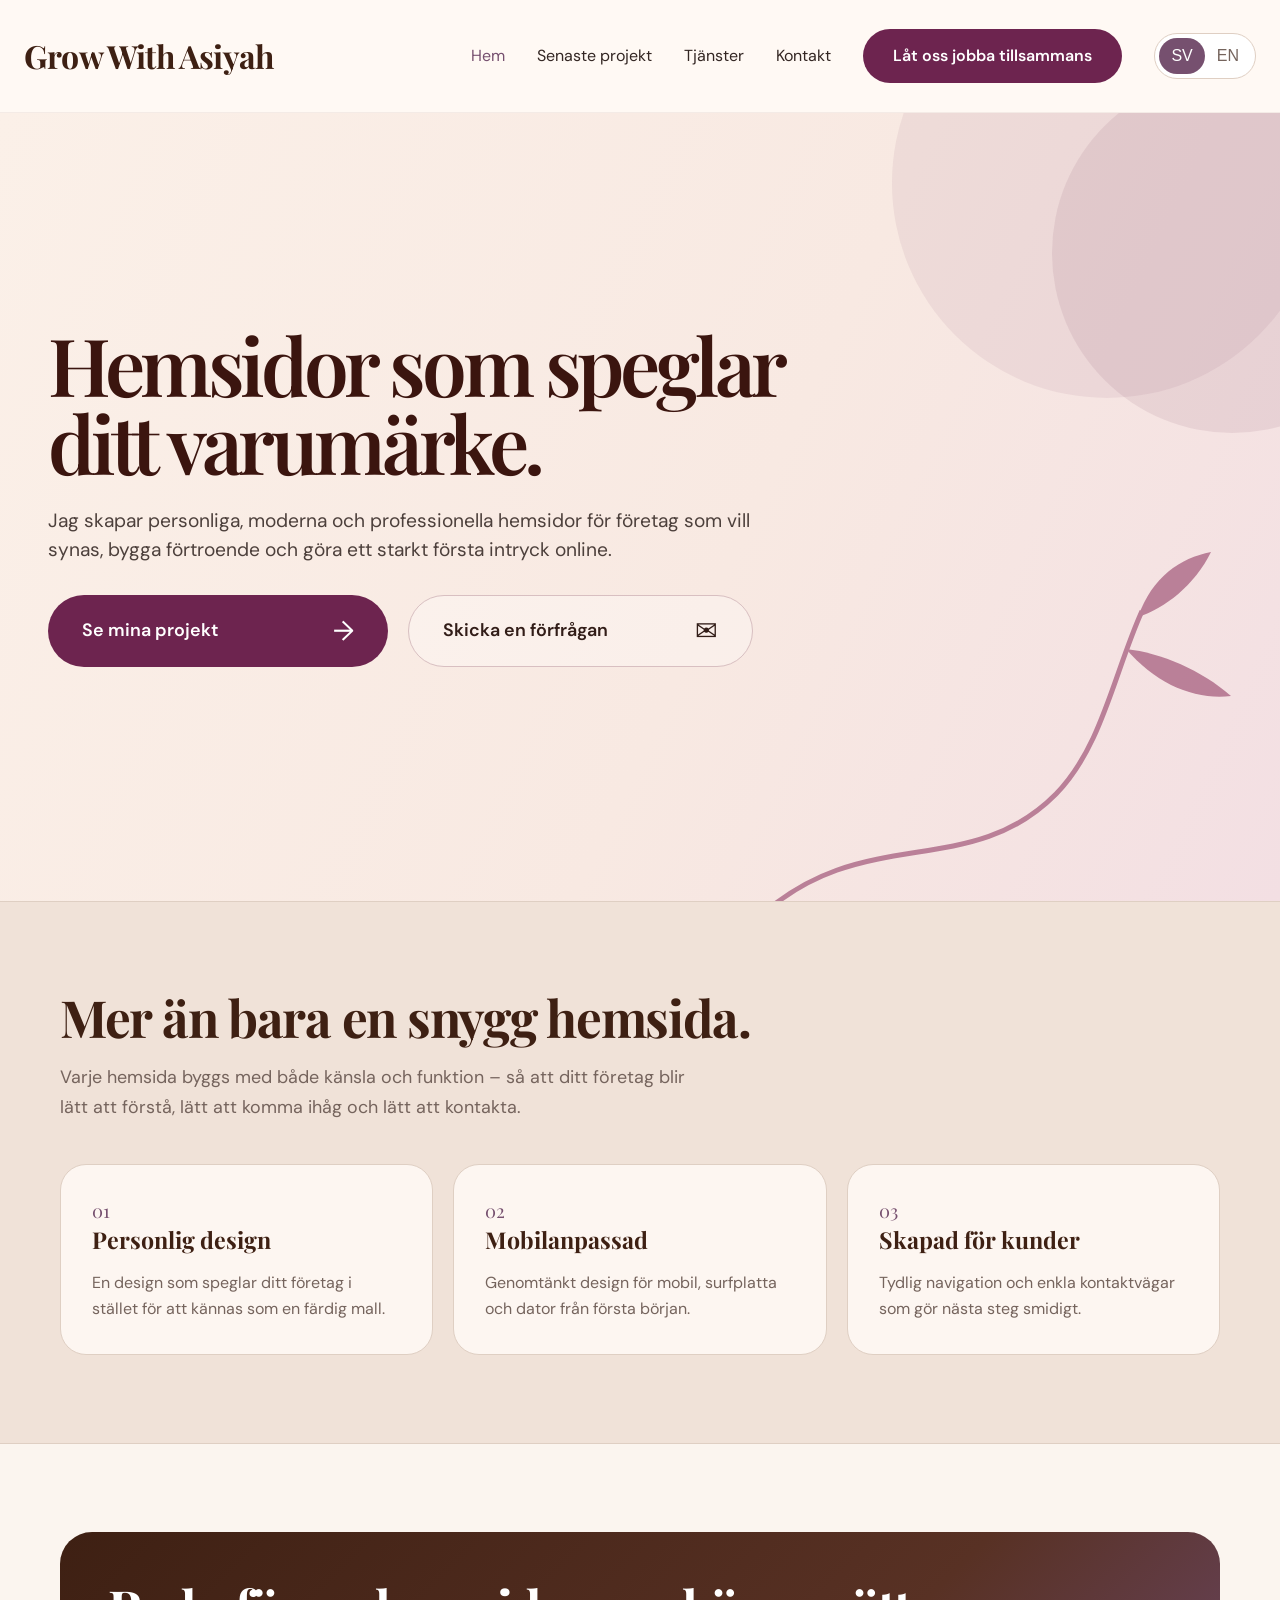
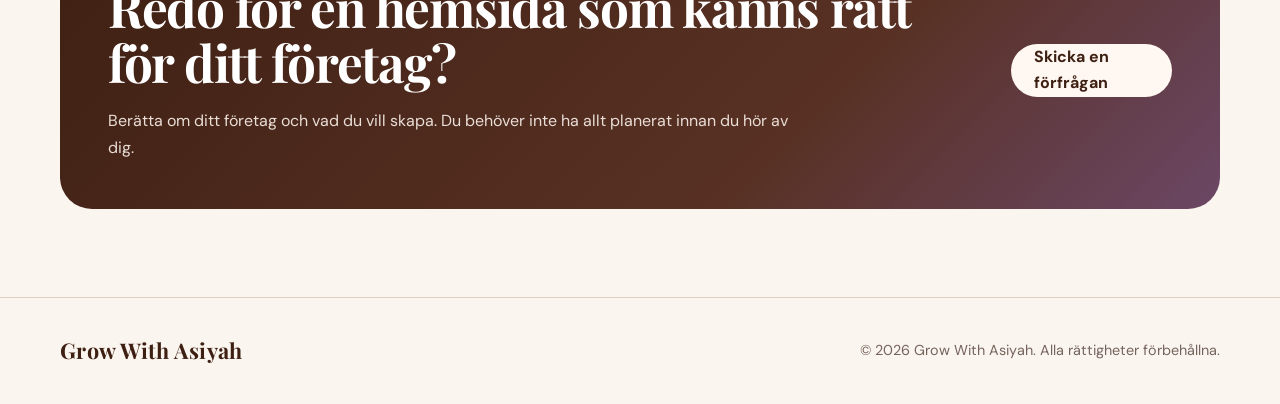
==== index.html @ 5d78ffdd "Add files via upload" ====
<!doctype html><html lang="sv"><head><meta charset="utf-8"><meta name="viewport" content="width=device-width,initial-scale=1"><title>Webbdesign & webbutveckling för företag | Grow With Asiyah</title><meta name="description" content="Grow With Asiyah erbjuder webbdesign och webbutveckling för företag. Moderna, mobilanpassade företagshemsidor med tydlig design, SEO-grund och personlig känsla."><meta name="robots" content="index,follow"><link rel="canonical" href="https://growwithasiyah.se/"><meta property="og:url" content="https://growwithasiyah.se/"><meta name="author" content="Grow With Asiyah"><meta property="og:site_name" content="Grow With Asiyah"><meta property="og:type" content="website"><meta property="og:title" content="Grow With Asiyah | Web Design & Development"><meta property="og:description" content="Grow With Asiyah skapar personliga, moderna och mobilanpassade hemsidor för företag med fokus på webbdesign, utveckling och SEO."><meta property="og:image" content="assets/grow-with-asiyah-logo.png"><link rel="stylesheet" href="style.css"><script type="application/ld+json">{"@context":"https://schema.org","@type":"ProfessionalService","name":"Grow With Asiyah","alternateName":"GWA","url":"https://growwithasiyah.se/","description":"Webbdesign och webbutveckling för företag. Moderna och mobilanpassade företagshemsidor med SEO-grund.","email":"growwithasiyah@gmail.com","sameAs":["https://www.instagram.com/growwithasiyah/","https://www.tiktok.com/@growwithasiyah"]}</script></head><body><header><div class="container nav"><a class="brand brand-name-only" href="index.html">Grow With Asiyah</a><button class="menu" aria-label="Menu">☰</button><nav class="nav-links"><a href="index.html" class=active data-t="home">Hem</a><a href="projects.html" data-t="projects">Senaste projekt</a><a href="services.html" data-t="services">Tjänster</a><a href="contact.html" data-t="contact">Kontakt</a><a class="header-cta" href="contact.html" data-t="workTogether">Let’s work together</a><div class="lang"><button data-lang="sv">SV</button><button data-lang="en">EN</button></div></nav></div></header><main>
<section class="approved-hero">
  <div class="approved-hero-inner">
    <div class="approved-copy">
      <h1 data-t="hero">Hemsidor som speglar ditt <span>varumärke.</span></h1>
      <p data-t="lead">Jag skapar personliga, moderna och professionella hemsidor för företag som vill synas, bygga förtroende och göra ett starkt första intryck online.</p>
      <div class="approved-actions">
        <a class="approved-btn filled" href="projects.html"><span data-t="work">Se mina projekt</span><b>→</b></a>
        <a class="approved-btn outline" href="contact.html"><span data-t="talk">Skicka en förfrågan</span><b>✉</b></a>
      </div>
    </div>
    <div class="hero-decoration" aria-hidden="true">
      <div class="circle c1"></div><div class="circle c2"></div>
      <svg class="botanical" viewBox="0 0 520 420" fill="none">
        <path d="M18 405C124 304 231 367 319 278C365 231 377 157 405 95" stroke="currentColor" stroke-width="5"/>
        <path d="M401 101C427 93 458 69 474 36C443 42 415 61 401 101Z" fill="currentColor"/>
        <path d="M389 133C425 137 464 154 494 180C458 184 420 169 389 133Z" fill="currentColor"/>
      </svg>
    </div>
  </div>
</section>
<section class="section soft"><div class="container"><div class="section-head"><h2 data-t="why">Mer än bara en snygg hemsida.</h2><p class="lead" data-t="whyP"></p></div><div class="grid3"><article class="card"><span class="n">01</span><h3 data-t="c1"></h3><p data-t="c1p"></p></article><article class="card"><span class="n">02</span><h3 data-t="c2"></h3><p data-t="c2p"></p></article><article class="card"><span class="n">03</span><h3 data-t="c3"></h3><p data-t="c3p"></p></article></div></div></section>
<section class="section"><div class="container"><div class="cta"><div><h2 data-t="cta"></h2><p data-t="ctaP"></p></div><a href="contact.html" class="btn" data-t="start">Skicka en förfrågan</a></div></div></section>
</main><footer><div class="container foot"><strong class="brand">Grow With Asiyah</strong><span data-t="foot">© 2026 Grow With Asiyah. Alla rättigheter förbehållna.</span></div></footer><script src="script.js"></script></body></html>
---- style.css ----
@import url('https://fonts.googleapis.com/css2?family=DM+Sans:wght@400;500;600;700&family=Playfair+Display:wght@500;600;700&display=swap');
:root{--cream:#f5eadf;--cream2:#fbf5ef;--brown:#3e2013;--brown2:#6b3f2c;--purple:#76506f;--purple2:#9a7193;--ink:#2e211c;--muted:#75645d;--white:#fffaf6;--line:#dfcfc3;--shadow:0 22px 60px rgba(62,32,19,.12)}
*{box-sizing:border-box} html{scroll-behavior:smooth} body{margin:0;background:var(--cream2);color:var(--ink);font-family:"DM Sans",sans-serif;line-height:1.65} a{text-decoration:none;color:inherit} img{display:block;max-width:100%}
.container{width:min(1160px,calc(100% - 40px));margin:auto}
header{position:sticky;top:0;z-index:50;background:rgba(251,245,239,.94);backdrop-filter:blur(15px);border-bottom:1px solid rgba(223,207,195,.8)}
.nav{height:78px;display:flex;align-items:center;justify-content:space-between;gap:28px}.brand{font-family:"Playfair Display",serif;font-weight:700;color:var(--brown);font-size:1.35rem;letter-spacing:.02em}.nav-links{display:flex;align-items:center;gap:25px}.nav-links>a{font-size:.94rem;color:var(--muted)}.nav-links>a:hover,.nav-links>a.active{color:var(--purple)}
.lang{display:flex;border:1px solid var(--line);border-radius:99px;padding:3px;background:white}.lang button{border:0;background:transparent;border-radius:99px;padding:7px 10px;cursor:pointer;color:var(--muted)}.lang button.active{background:var(--purple);color:white}.menu{display:none;border:0;background:transparent;font-size:1.45rem;color:var(--brown)}
.hero{position:relative;overflow:hidden;padding:72px 0 92px;background:linear-gradient(145deg,#fbf5ef 0%,#f0dfd3 58%,#ead8e7 135%)}.hero:after{content:"";position:absolute;width:420px;height:420px;border-radius:50%;background:rgba(118,80,111,.08);right:-140px;top:-120px}
.hero-grid{display:grid;grid-template-columns:1.02fr .98fr;gap:68px;align-items:center;position:relative;z-index:1}.logo-frame{background:#ead9cc;border:1px solid #ddc8b9;border-radius:34px;padding:24px;box-shadow:var(--shadow)}.logo-frame img{width:100%;border-radius:20px}
.kicker{text-transform:uppercase;letter-spacing:.18em;font-size:.76rem;font-weight:700;color:var(--purple);margin-bottom:15px}h1,h2,h3{font-family:"Playfair Display",serif;line-height:1.08;margin:0 0 18px;color:var(--brown)}h1{font-size:clamp(3rem,6.4vw,5.8rem);letter-spacing:-.045em}h2{font-size:clamp(2.2rem,4vw,3.6rem);letter-spacing:-.025em}h3{font-size:1.45rem}.lead{font-size:1.12rem;color:var(--muted);max-width:650px}.accent{color:var(--purple)}
.actions{display:flex;gap:12px;flex-wrap:wrap;margin-top:30px}.btn{display:inline-flex;align-items:center;justify-content:center;min-height:50px;padding:0 23px;border-radius:999px;font-weight:700;transition:.2s}.primary{background:var(--brown);color:white}.primary:hover{background:var(--purple);transform:translateY(-2px)}.secondary{border:1px solid #cbb6a8;background:rgba(255,255,255,.6);color:var(--brown)}.secondary:hover{border-color:var(--purple);transform:translateY(-2px)}
.section{padding:88px 0}.section.soft{background:#f0e2d8;border-top:1px solid var(--line);border-bottom:1px solid var(--line)}.section-head{max-width:730px;margin-bottom:42px}.grid3{display:grid;grid-template-columns:repeat(3,1fr);gap:20px}.card{background:rgba(255,250,246,.86);border:1px solid var(--line);border-radius:26px;padding:31px}.card .n{font-family:"Playfair Display",serif;color:var(--purple);font-size:1.15rem}.card p{color:var(--muted);margin-bottom:0}.card:hover{box-shadow:var(--shadow);transform:translateY(-3px);transition:.2s}
.cta{background:linear-gradient(135deg,var(--brown),#583124 65%,#6b4765);border-radius:32px;padding:48px;color:white;display:flex;justify-content:space-between;align-items:center;gap:30px}.cta h2{color:white}.cta p{color:#eaded7;max-width:700px;margin:0}.cta .btn{background:#fff7f1;color:var(--brown)}
.page-hero{padding:85px 0 45px;background:linear-gradient(160deg,#fbf5ef,#f1e1d7)}.page-hero h1{font-size:clamp(3rem,6vw,5.2rem)}
.projects{display:grid;grid-template-columns:repeat(2,1fr);gap:24px}.project{min-height:350px;border:1px solid var(--line);border-radius:28px;padding:30px;background:linear-gradient(145deg,#f2e4d9,#eee0ed);display:flex;flex-direction:column;justify-content:flex-end}.project:nth-child(even){background:linear-gradient(145deg,#ead8e7,#f5e9df)}.project small{color:var(--purple);font-weight:700;text-transform:uppercase;letter-spacing:.12em}.project p{color:var(--muted)}
.services{display:grid;gap:0}.service{display:grid;grid-template-columns:62px 1fr auto;gap:20px;align-items:center;padding:30px 0;border-bottom:1px solid var(--line)}.service .num{font-family:"Playfair Display",serif;color:var(--purple);font-size:1.3rem}.service p{color:var(--muted);margin:5px 0}.tag{font-size:.78rem;padding:7px 11px;border:1px solid #cdb7c9;border-radius:999px;color:var(--purple)}
.contact-grid{display:grid;grid-template-columns:1fr 1fr;gap:55px}.contact-box{background:white;border:1px solid var(--line);border-radius:28px;padding:34px}.social{display:flex;justify-content:space-between;align-items:center;padding:19px 0;border-bottom:1px solid var(--line)}.social:last-child{border:0}.social-left{display:flex;align-items:center;gap:15px}.icon{width:46px;height:46px;border-radius:13px;display:grid;place-items:center;color:white;font-weight:800;font-size:1.15rem}.ig{background:radial-gradient(circle at 30% 107%,#fdf497 0 8%,#fd5949 38%,#d6249f 60%,#285AEB 95%)}.tt{background:#000;box-shadow:inset 3px 0 #25f4ee,inset -3px 0 #fe2c55}.mail{background:var(--brown)}.note{margin-top:24px;background:#eee0ed;border:1px solid #dfcbe0;padding:22px;border-radius:20px;color:#68515f}
footer{padding:35px 0;border-top:1px solid var(--line);color:var(--muted);font-size:.9rem}.foot{display:flex;justify-content:space-between;align-items:center;gap:20px}
@media(max-width:820px){.container{width:min(100% - 28px,1160px)}.menu{display:block}.nav{height:70px}.nav-links{display:none;position:absolute;top:76px;left:14px;right:14px;background:#fffaf6;border:1px solid var(--line);border-radius:22px;padding:22px;box-shadow:var(--shadow);flex-direction:column;align-items:stretch}.nav-links.open{display:flex}.lang{align-self:flex-start}.hero{padding:48px 0 65px}.hero-grid,.contact-grid{grid-template-columns:1fr;gap:36px}.logo-frame{order:-1;padding:14px;border-radius:24px}.grid3,.projects{grid-template-columns:1fr}.section{padding:64px 0}.cta{padding:32px;flex-direction:column;align-items:flex-start}.service{grid-template-columns:45px 1fr}.tag{grid-column:2;justify-self:start}.foot{flex-direction:column;align-items:flex-start}h1{font-size:clamp(2.7rem,13vw,4.4rem)}}

.brand-lockup{display:flex;align-items:center;gap:10px}
.brand-lockup img{width:50px;height:50px;object-fit:cover;border-radius:10px;border:1px solid var(--line)}
.hero-single{grid-template-columns:minmax(0,820px);justify-content:start}
.hero-single .lead{max-width:720px}
@media(max-width:820px){
  .brand-lockup img{width:42px;height:42px;border-radius:9px}
  .brand-lockup span{font-size:1.05rem}
  .hero-single{grid-template-columns:1fr}
}

.brand-lockup{display:flex;align-items:center;gap:13px;white-space:nowrap}
.brand-lockup img{
  width:72px;height:52px;object-fit:cover;object-position:center;
  border:0;border-radius:0;background:transparent;
}
.brand-lockup span{font-family:"Playfair Display",serif;font-size:1.42rem;font-weight:700;color:var(--brown)}
.header-cta{
  display:inline-flex;align-items:center;justify-content:center;
  min-height:42px;padding:0 18px;border-radius:999px;
  background:var(--purple);color:#fff!important;font-weight:600;font-size:.9rem;
}
.header-cta:hover{background:var(--brown)}
.hero{min-height:calc(100vh - 78px);display:flex;align-items:center;padding:72px 0 86px}
.hero-grid,.hero-single{display:block;max-width:none;width:100%}
.hero-grid>div:first-child,.hero-single>div:first-child{max-width:1040px}
.hero h1{max-width:1000px;font-size:clamp(4rem,7.5vw,7.1rem);line-height:.96;letter-spacing:-.05em}
.hero .lead{max-width:790px;font-size:1.18rem}
.hero .actions{margin-top:30px}
.hero:before{
  content:"";position:absolute;width:560px;height:560px;border-radius:50%;
  background:rgba(154,113,147,.08);right:-250px;top:-180px;left:auto;filter:none
}
.hero:after{width:380px;height:380px;background:rgba(118,80,111,.07);right:-90px;top:-80px}
@media(max-width:980px){
  .nav-links{gap:14px}.header-cta{padding:0 14px;font-size:.82rem}
  .brand-lockup span{font-size:1.18rem}.brand-lockup img{width:62px;height:46px}
}
@media(max-width:820px){
  .brand-lockup img{width:54px;height:40px}
  .brand-lockup span{font-size:1.05rem}
  .header-cta{width:100%;margin-top:4px}
  .hero{min-height:auto;padding:58px 0 70px}
  .hero h1{font-size:clamp(3.25rem,15vw,5.2rem);max-width:100%}
  .hero .lead{font-size:1.04rem}
}

.hero .container{
  width:min(1440px,calc(100% - 96px));
}
.hero-grid>div:first-child,
.hero-single>div:first-child{
  width:min(760px,58vw);
  max-width:760px;
  margin-left:0;
  margin-right:auto;
}
.hero h1{
  width:100%;
  max-width:760px;
  font-size:clamp(4.5rem,6.3vw,6.6rem);
  line-height:.98;
}
.hero .lead{
  width:100%;
  max-width:700px;
}
.hero .actions{
  justify-content:flex-start;
  margin-left:0;
}
@media(max-width:980px){
  .hero .container{width:min(100% - 48px,1440px)}
  .hero-grid>div:first-child,.hero-single>div:first-child{
    width:min(760px,72vw);
    max-width:760px;
  }
}
@media(max-width:820px){
  .hero .container{width:min(100% - 28px,1160px)}
  .hero-grid>div:first-child,.hero-single>div:first-child{
    width:100%;
    max-width:none;
  }
  .hero h1{max-width:100%;font-size:clamp(3.1rem,14vw,5rem)}
  .hero .actions{gap:10px}
}

.brand-lockup{gap:14px;overflow:visible}
.brand-lockup img{
  width:92px;
  height:56px;
  object-fit:contain;
  object-position:center;
  border-radius:0;
  background:transparent;
  flex:0 0 auto;
}
.hero-eyebrow{
  margin:0 0 22px 0;
  padding:0;
  color:var(--purple);
  font-size:.82rem;
  font-weight:700;
  letter-spacing:.19em;
  text-transform:uppercase;
  line-height:1;
}
.hero-grid>div:first-child,
.hero-single>div:first-child,
.hero-eyebrow,
.hero h1,
.hero .lead,
.hero .actions{
  margin-left:0;
}
.hero h1{margin-top:0}
@media(max-width:820px){
  .brand-lockup img{width:72px;height:44px}
  .hero-eyebrow{font-size:.72rem;letter-spacing:.14em;margin-bottom:18px}
}

header{background:#fff9f4;border-bottom:1px solid rgba(110,70,70,.08)}
.nav{height:112px;max-width:1500px}
.brand-lockup{gap:22px}
.brand-lockup:after{content:"";order:1;width:1px;height:58px;background:#b68b9d;margin-left:-10px}
.brand-lockup img{order:0;width:128px;height:70px;object-fit:contain;background:transparent}
.brand-lockup span{order:2;font-size:2rem;letter-spacing:-.025em}
.nav-links{gap:32px}
.nav-links>a{font-size:1rem;color:#332623}
.header-cta{min-height:54px;padding:0 30px!important;background:#6d244f!important;font-size:1rem!important}
.lang{padding:4px}.lang button{padding:9px 12px;font-size:1rem}

.approved-hero{
  position:relative;overflow:hidden;
  min-height:calc(100vh - 112px);
  background:linear-gradient(115deg,#fbf0e8 0%,#f8e9e2 57%,#f3dfe3 100%);
}
.approved-hero-inner{
  width:min(1500px,calc(100% - 96px));margin:auto;
  min-height:calc(100vh - 112px);position:relative;
  display:flex;align-items:center;
}
.approved-copy{position:relative;z-index:3;width:760px;padding:70px 0 92px}
.approved-copy h1{
  font-family:"Playfair Display",serif;
  color:#3b150f;font-weight:600;
  font-size:clamp(4.7rem,6.25vw,6.75rem);
  line-height:.98;letter-spacing:-.055em;
  margin:0 0 24px;
}
.approved-copy h1 span{display:block;color:#a15f7d}
.approved-copy p{
  max-width:720px;margin:0;
  font-size:1.2rem;line-height:1.55;color:#4d403c;
}
.approved-actions{display:flex;gap:20px;align-items:center;margin-top:30px}
.approved-btn{
  min-height:72px;border-radius:999px;padding:0 34px;
  display:inline-flex;align-items:center;justify-content:space-between;gap:40px;
  font-size:1.12rem;font-weight:600;transition:.2s;
}
.approved-btn.filled{background:#6d244f;color:#fff;min-width:340px}
.approved-btn.outline{border:1px solid #d8bfc1;color:#321d18;background:rgba(255,255,255,.28);min-width:345px}
.approved-btn b{font-size:1.7rem;font-weight:400}
.approved-btn:hover{transform:translateY(-2px)}
.hero-decoration{position:absolute;inset:0;pointer-events:none}
.circle{position:absolute;border-radius:50%;background:rgba(130,72,104,.085)}
.c1{width:430px;height:430px;right:-90px;top:-145px}
.c2{width:360px;height:360px;right:-180px;top:-40px;background:rgba(130,72,104,.11)}
.botanical{position:absolute;width:520px;height:420px;right:-25px;bottom:-35px;color:#b1708c;opacity:.86}

@media(max-width:1100px){
  .nav{height:92px}.brand-lockup img{width:96px;height:58px}.brand-lockup span{font-size:1.55rem}
  .nav-links{gap:18px}.header-cta{padding:0 18px!important}
  .approved-hero{min-height:calc(100vh - 92px)}
  .approved-hero-inner{min-height:calc(100vh - 92px)}
  .approved-copy{width:690px}
  .approved-copy h1{font-size:clamp(4rem,7vw,5.6rem)}
}
@media(max-width:820px){
  .nav{height:72px}.brand-lockup{gap:10px}.brand-lockup:after{display:none}
  .brand-lockup img{width:66px;height:43px}.brand-lockup span{font-size:1.1rem}
  .approved-hero,.approved-hero-inner{min-height:auto}
  .approved-hero-inner{width:min(100% - 32px,1500px);display:block}
  .approved-copy{width:100%;padding:70px 0 110px}
  .approved-copy h1{font-size:clamp(3.25rem,14vw,5rem);line-height:1}
  .approved-copy p{font-size:1.03rem;max-width:92%}
  .approved-actions{flex-direction:column;align-items:stretch;gap:12px}
  .approved-btn,.approved-btn.filled,.approved-btn.outline{width:100%;min-width:0;min-height:60px;padding:0 24px}
  .botanical{width:300px;height:250px;right:-80px;bottom:-40px;opacity:.45}
  .c1{width:260px;height:260px;right:-130px;top:-90px}.c2{width:210px;height:210px;right:-130px;top:10px}
}

.nav{width:min(1560px,calc(100% - 48px));max-width:none}
.brand-name-only{
  font-family:"Playfair Display",serif;
  font-size:2rem;
  font-weight:700;
  letter-spacing:-.025em;
  color:var(--brown);
  white-space:nowrap;
}
@media(max-width:820px){
  .nav{width:calc(100% - 28px)}
  .brand-name-only{font-size:1.25rem}
}

.app-icon{
  width:46px;height:46px;display:grid;place-items:center;
  flex:0 0 46px;border-radius:11px;overflow:hidden;
  background:#fff;
}
.app-icon svg{width:100%;height:100%;display:block}
.gmail-icon{padding:7px;border:1px solid #ece6e2}
.gmail-icon svg{width:32px;height:32px}
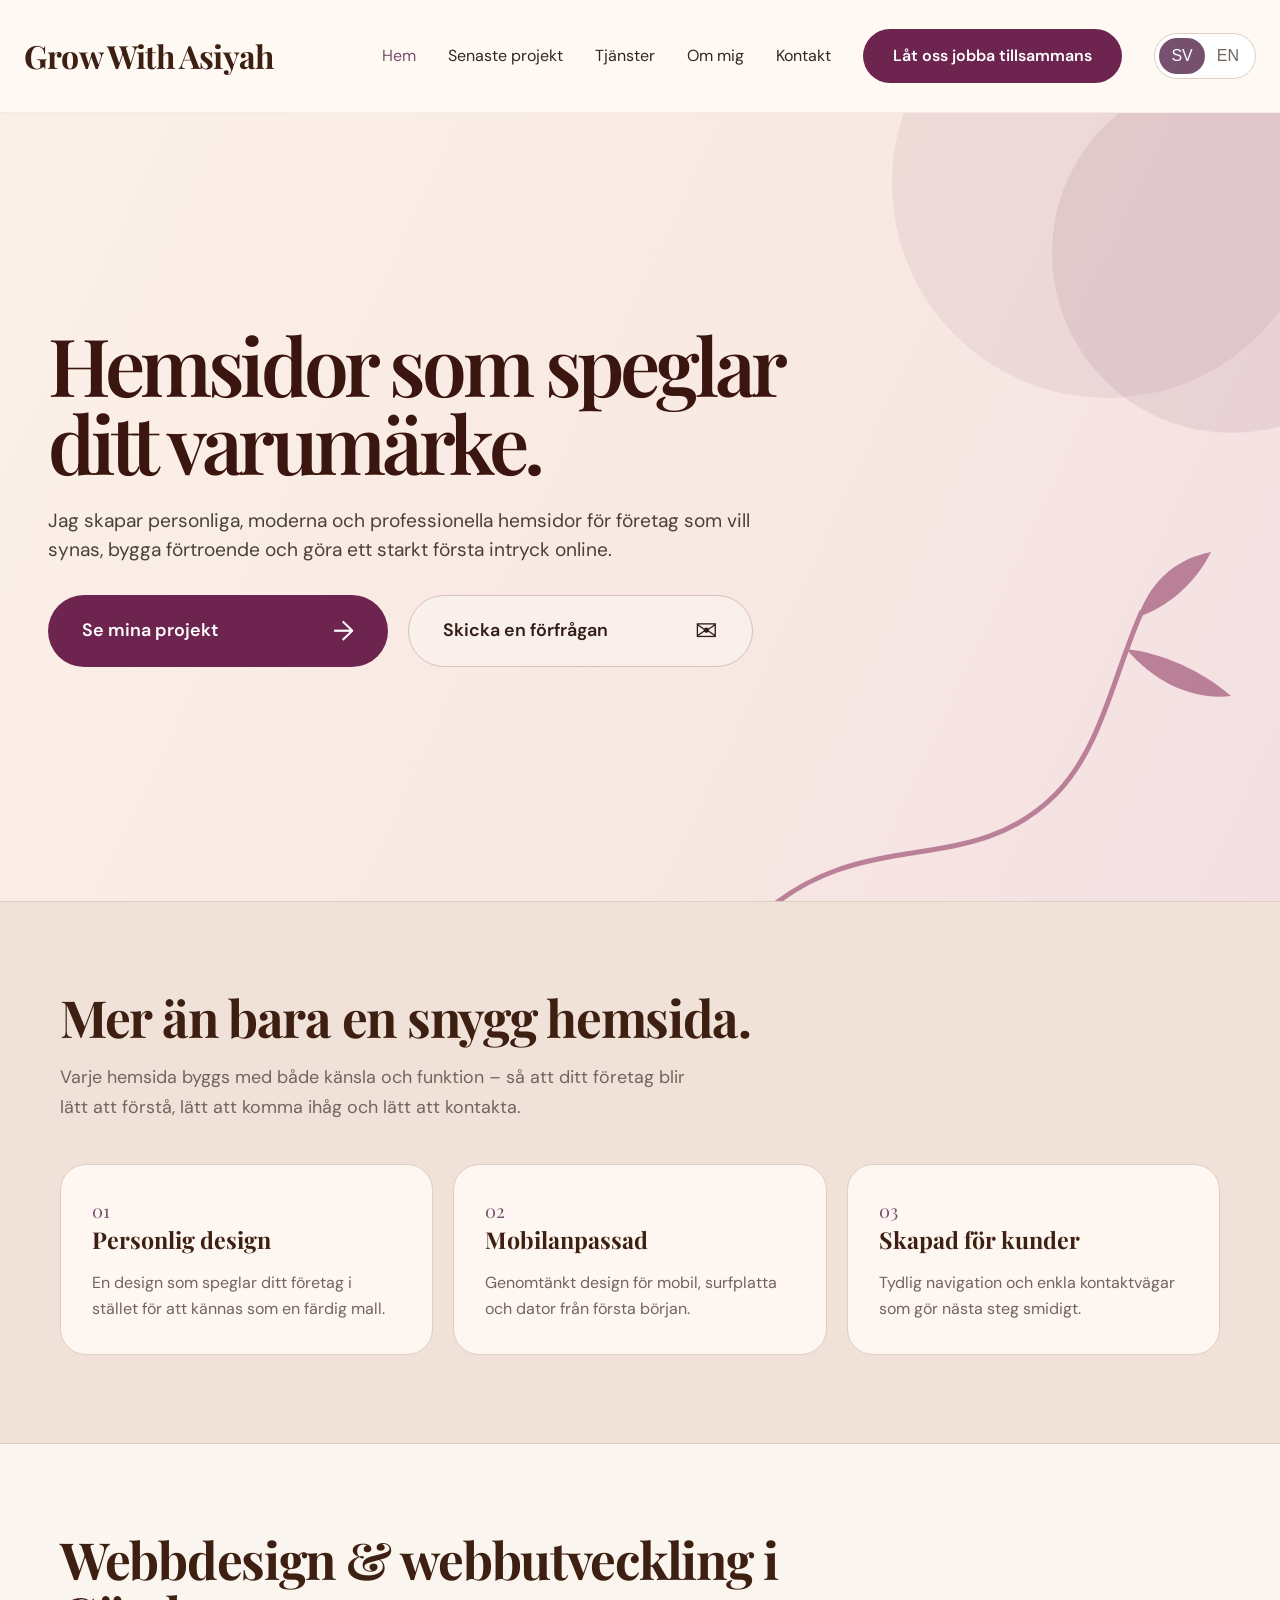
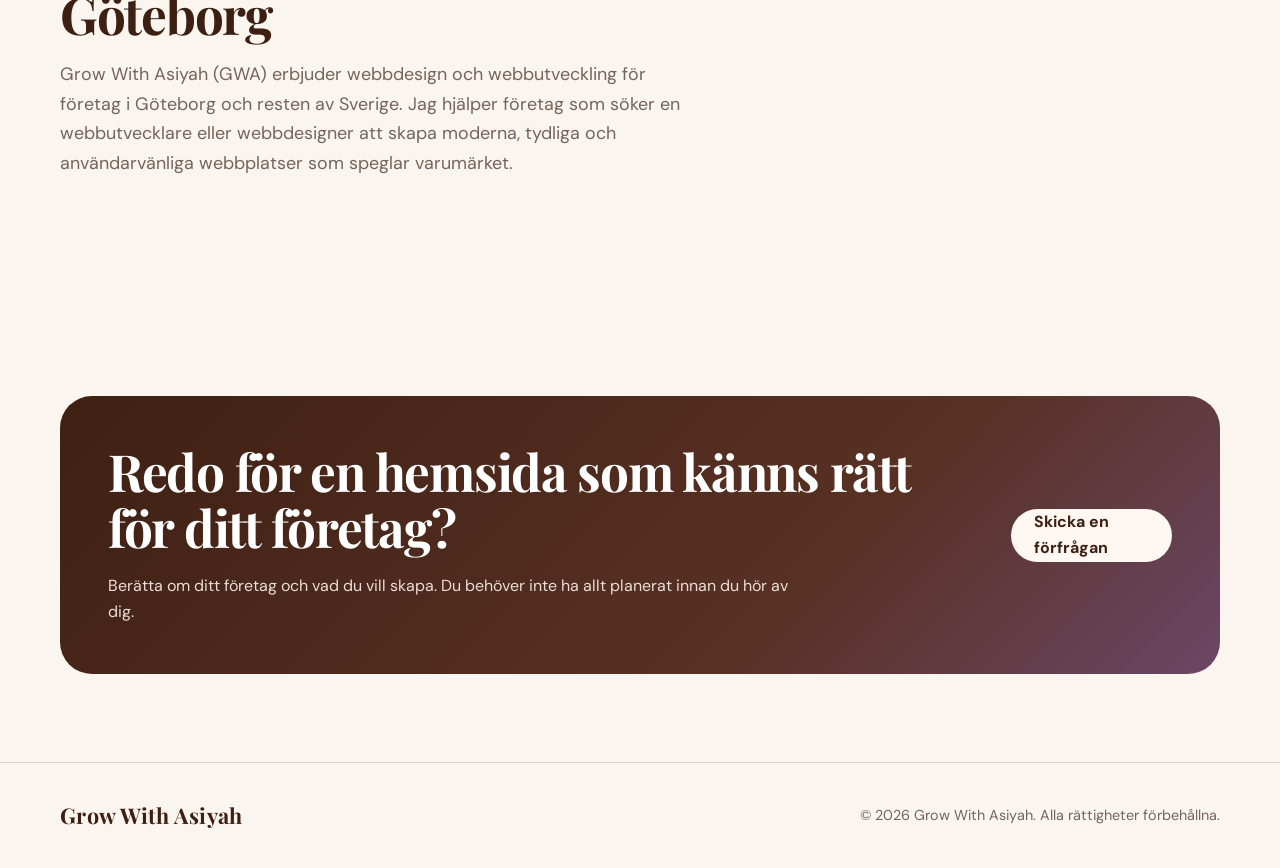
==== commit 0782306c: "Add files via upload Update website" ====
--- a/index.html
+++ b/index.html
@@ -1,24 +1,188 @@
-<!doctype html><html lang="sv"><head><meta charset="utf-8"><meta name="viewport" content="width=device-width,initial-scale=1"><title>Webbdesign & webbutveckling för företag | Grow With Asiyah</title><meta name="description" content="Grow With Asiyah erbjuder webbdesign och webbutveckling för företag. Moderna, mobilanpassade företagshemsidor med tydlig design, SEO-grund och personlig känsla."><meta name="robots" content="index,follow"><link rel="canonical" href="https://growwithasiyah.se/"><meta property="og:url" content="https://growwithasiyah.se/"><meta name="author" content="Grow With Asiyah"><meta property="og:site_name" content="Grow With Asiyah"><meta property="og:type" content="website"><meta property="og:title" content="Grow With Asiyah | Web Design & Development"><meta property="og:description" content="Grow With Asiyah skapar personliga, moderna och mobilanpassade hemsidor för företag med fokus på webbdesign, utveckling och SEO."><meta property="og:image" content="assets/grow-with-asiyah-logo.png"><link rel="stylesheet" href="style.css"><script type="application/ld+json">{"@context":"https://schema.org","@type":"ProfessionalService","name":"Grow With Asiyah","alternateName":"GWA","url":"https://growwithasiyah.se/","description":"Webbdesign och webbutveckling för företag. Moderna och mobilanpassade företagshemsidor med SEO-grund.","email":"growwithasiyah@gmail.com","sameAs":["https://www.instagram.com/growwithasiyah/","https://www.tiktok.com/@growwithasiyah"]}</script></head><body><header><div class="container nav"><a class="brand brand-name-only" href="index.html">Grow With Asiyah</a><button class="menu" aria-label="Menu">☰</button><nav class="nav-links"><a href="index.html" class=active data-t="home">Hem</a><a href="projects.html" data-t="projects">Senaste projekt</a><a href="services.html" data-t="services">Tjänster</a><a href="contact.html" data-t="contact">Kontakt</a><a class="header-cta" href="contact.html" data-t="workTogether">Let’s work together</a><div class="lang"><button data-lang="sv">SV</button><button data-lang="en">EN</button></div></nav></div></header><main>
-<section class="approved-hero">
-  <div class="approved-hero-inner">
-    <div class="approved-copy">
-      <h1 data-t="hero">Hemsidor som speglar ditt <span>varumärke.</span></h1>
-      <p data-t="lead">Jag skapar personliga, moderna och professionella hemsidor för företag som vill synas, bygga förtroende och göra ett starkt första intryck online.</p>
-      <div class="approved-actions">
-        <a class="approved-btn filled" href="projects.html"><span data-t="work">Se mina projekt</span><b>→</b></a>
-        <a class="approved-btn outline" href="contact.html"><span data-t="talk">Skicka en förfrågan</span><b>✉</b></a>
+<!doctype html>
+<html lang="sv">
+  <head>
+    <meta charset="utf-8" />
+    <meta name="viewport" content="width=device-width,initial-scale=1" />
+    <title>
+      Webbutvecklare & webbdesigner Göteborg | Grow With Asiyah (GWA)
+    </title>
+    <meta
+      name="description"
+      content="Grow With Asiyah (GWA), grundat av Asiya Galow, erbjuder webbdesign och webbutveckling i Göteborg. Moderna, användarvänliga och mobilanpassade webbplatser för företag."
+    />
+    <meta name="robots" content="index,follow" />
+    <meta
+      name="keywords"
+      content="Grow With Asiyah, GWA, Asiya Galow, webbutvecklare Göteborg, webbdesigner Göteborg, webbdesign Göteborg, webbutveckling Göteborg, web design Gothenburg, web developer Gothenburg"
+    />
+    <link
+      rel="icon"
+      type="image/png"
+      sizes="48x48"
+      href="assets/favicon-48.png"
+    />
+    <link
+      rel="icon"
+      type="image/png"
+      sizes="512x512"
+      href="assets/favicon.png"
+    />
+    <link rel="apple-touch-icon" href="assets/favicon.png" />
+    <link rel="canonical" href="https://growwithasiyah.se/" />
+    <meta property="og:url" content="https://growwithasiyah.se/" />
+    <meta name="author" content="Grow With Asiyah" />
+    <meta property="og:site_name" content="Grow With Asiyah" />
+    <meta property="og:type" content="website" />
+    <meta
+      property="og:title"
+      content="Grow With Asiyah | Web Design & Development"
+    />
+    <meta
+      property="og:description"
+      content="Grow With Asiyah skapar personliga, moderna och mobilanpassade hemsidor för företag med fokus på webbdesign, utveckling och SEO."
+    />
+    <meta property="og:image" content="assets/grow-with-asiyah-logo.png" />
+    <link rel="stylesheet" href="style.css" />
+    <script type="application/ld+json">
+      {
+        "@context": "https://schema.org",
+        "@type": "ProfessionalService",
+        "name": "Grow With Asiyah",
+        "alternateName": "GWA",
+        "founder": { "@type": "Person", "name": "Asiya Galow" },
+        "areaServed": { "@type": "City", "name": "Göteborg" },
+        "url": "https://growwithasiyah.se/",
+        "description": "Webbdesign och webbutveckling för företag. Moderna och mobilanpassade företagshemsidor med SEO-grund.",
+        "email": "growwithasiyah@gmail.com",
+        "sameAs": [
+          "https://www.instagram.com/growwithasiyah/",
+          "https://www.tiktok.com/@growwithasiyah"
+        ]
+      }
+    </script>
+  </head>
+  <body>
+    <header>
+      <div class="container nav">
+        <a class="brand brand-name-only" href="index.html">Grow With Asiyah</a
+        ><button class="menu" aria-label="Menu">☰</button>
+        <nav class="nav-links">
+          <a href="index.html" class="active" data-t="home">Hem</a
+          ><a href="projects.html" data-t="projects">Senaste projekt</a
+          ><a href="services.html" data-t="services">Tjänster</a
+          ><a href="about.html" data-t="about">Om mig</a
+          ><a href="contact.html" data-t="contact">Kontakt</a
+          ><a class="header-cta" href="contact.html" data-t="workTogether"
+            >Let’s work together</a
+          >
+          <div class="lang">
+            <button data-lang="sv">SV</button><button data-lang="en">EN</button>
+          </div>
+        </nav>
       </div>
-    </div>
-    <div class="hero-decoration" aria-hidden="true">
-      <div class="circle c1"></div><div class="circle c2"></div>
-      <svg class="botanical" viewBox="0 0 520 420" fill="none">
-        <path d="M18 405C124 304 231 367 319 278C365 231 377 157 405 95" stroke="currentColor" stroke-width="5"/>
-        <path d="M401 101C427 93 458 69 474 36C443 42 415 61 401 101Z" fill="currentColor"/>
-        <path d="M389 133C425 137 464 154 494 180C458 184 420 169 389 133Z" fill="currentColor"/>
-      </svg>
-    </div>
-  </div>
-</section>
-<section class="section soft"><div class="container"><div class="section-head"><h2 data-t="why">Mer än bara en snygg hemsida.</h2><p class="lead" data-t="whyP"></p></div><div class="grid3"><article class="card"><span class="n">01</span><h3 data-t="c1"></h3><p data-t="c1p"></p></article><article class="card"><span class="n">02</span><h3 data-t="c2"></h3><p data-t="c2p"></p></article><article class="card"><span class="n">03</span><h3 data-t="c3"></h3><p data-t="c3p"></p></article></div></div></section>
-<section class="section"><div class="container"><div class="cta"><div><h2 data-t="cta"></h2><p data-t="ctaP"></p></div><a href="contact.html" class="btn" data-t="start">Skicka en förfrågan</a></div></div></section>
-</main><footer><div class="container foot"><strong class="brand">Grow With Asiyah</strong><span data-t="foot">© 2026 Grow With Asiyah. Alla rättigheter förbehållna.</span></div></footer><script src="script.js"></script></body></html>+    </header>
+    <main>
+      <section class="approved-hero">
+        <div class="approved-hero-inner">
+          <div class="approved-copy">
+            <h1 data-t="hero">
+              Hemsidor som speglar ditt <span>varumärke.</span>
+            </h1>
+            <p data-t="lead">
+              Jag skapar personliga, moderna och professionella hemsidor för
+              företag som vill synas, bygga förtroende och göra ett starkt
+              första intryck online.
+            </p>
+            <div class="approved-actions">
+              <a class="approved-btn filled" href="projects.html"
+                ><span data-t="work">Se mina projekt</span><b>→</b></a
+              >
+              <a class="approved-btn outline" href="contact.html"
+                ><span data-t="talk">Skicka en förfrågan</span><b>✉</b></a
+              >
+            </div>
+          </div>
+          <div class="hero-decoration" aria-hidden="true">
+            <div class="circle c1"></div>
+            <div class="circle c2"></div>
+            <svg class="botanical" viewBox="0 0 520 420" fill="none">
+              <path
+                d="M18 405C124 304 231 367 319 278C365 231 377 157 405 95"
+                stroke="currentColor"
+                stroke-width="5"
+              />
+              <path
+                d="M401 101C427 93 458 69 474 36C443 42 415 61 401 101Z"
+                fill="currentColor"
+              />
+              <path
+                d="M389 133C425 137 464 154 494 180C458 184 420 169 389 133Z"
+                fill="currentColor"
+              />
+            </svg>
+          </div>
+        </div>
+      </section>
+      <section class="section soft">
+        <div class="container">
+          <div class="section-head">
+            <h2 data-t="why">Mer än bara en snygg hemsida.</h2>
+            <p class="lead" data-t="whyP"></p>
+          </div>
+          <div class="grid3">
+            <article class="card">
+              <span class="n">01</span>
+              <h3 data-t="c1"></h3>
+              <p data-t="c1p"></p>
+            </article>
+            <article class="card">
+              <span class="n">02</span>
+              <h3 data-t="c2"></h3>
+              <p data-t="c2p"></p>
+            </article>
+            <article class="card">
+              <span class="n">03</span>
+              <h3 data-t="c3"></h3>
+              <p data-t="c3p"></p>
+            </article>
+          </div>
+        </div>
+      </section>
+      <section class="section local-seo">
+        <div class="container">
+          <div class="section-head">
+            <h2 data-t="seoH">Webbdesign & webbutveckling i Göteborg</h2>
+            <p class="lead" data-t="seoP">
+              Grow With Asiyah (GWA) erbjuder webbdesign och webbutveckling för
+              företag i Göteborg och resten av Sverige. Jag hjälper företag som
+              söker en webbutvecklare eller webbdesigner att skapa moderna,
+              tydliga och användarvänliga webbplatser som speglar varumärket.
+            </p>
+          </div>
+        </div>
+      </section>
+      <section class="section">
+        <div class="container">
+          <div class="cta">
+            <div>
+              <h2 data-t="cta"></h2>
+              <p data-t="ctaP"></p>
+            </div>
+            <a href="contact.html" class="btn" data-t="start"
+              >Skicka en förfrågan</a
+            >
+          </div>
+        </div>
+      </section>
+    </main>
+    <footer>
+      <div class="container foot">
+        <strong class="brand">Grow With Asiyah</strong
+        ><span data-t="foot"
+          >© 2026 Grow With Asiyah. Alla rättigheter förbehållna.</span
+        >
+      </div>
+    </footer>
+    <script src="script.js"></script>
+  </body>
+</html>
--- a/style.css
+++ b/style.css
@@ -29,6 +29,7 @@
   .hero-single{grid-template-columns:1fr}
 }
 
+/* Approved Grow With Asiyah hero/header */
 .brand-lockup{display:flex;align-items:center;gap:13px;white-space:nowrap}
 .brand-lockup img{
   width:72px;height:52px;object-fit:cover;object-position:center;
@@ -65,6 +66,7 @@
   .hero .lead{font-size:1.04rem}
 }
 
+/* v6: lock hero content to the approved left-side composition */
 .hero .container{
   width:min(1440px,calc(100% - 96px));
 }
@@ -106,6 +108,7 @@
   .hero .actions{gap:10px}
 }
 
+/* v7: exact header-logo fit and hero alignment */
 .brand-lockup{gap:14px;overflow:visible}
 .brand-lockup img{
   width:92px;
@@ -140,6 +143,7 @@
   .hero-eyebrow{font-size:.72rem;letter-spacing:.14em;margin-bottom:18px}
 }
 
+/* v8 — homepage rebuilt directly from approved mockup */
 header{background:#fff9f4;border-bottom:1px solid rgba(110,70,70,.08)}
 .nav{height:112px;max-width:1500px}
 .brand-lockup{gap:22px}
@@ -212,6 +216,7 @@
   .c1{width:260px;height:260px;right:-130px;top:-90px}.c2{width:210px;height:210px;right:-130px;top:10px}
 }
 
+/* v9 — text-only brand, moved outward */
 .nav{width:min(1560px,calc(100% - 48px));max-width:none}
 .brand-name-only{
   font-family:"Playfair Display",serif;
@@ -226,6 +231,7 @@
   .brand-name-only{font-size:1.25rem}
 }
 
+/* v10: recognizable official-style social app marks */
 .app-icon{
   width:46px;height:46px;display:grid;place-items:center;
   flex:0 0 46px;border-radius:11px;overflow:hidden;
@@ -234,3 +240,7 @@
 .app-icon svg{width:100%;height:100%;display:block}
 .gmail-icon{padding:7px;border:1px solid #ece6e2}
 .gmail-icon svg{width:32px;height:32px}
+
+/* v11 — About page + local SEO */
+.about-page{background:linear-gradient(115deg,#fbf0e8 0%,#f8e9e2 65%,#f3dfe3 100%);min-height:calc(100vh - 190px)}
+.about-wrap{max-width:900px}.about-page h1{font-family:"Playfair Display",serif;font-size:clamp(3.2rem,6vw,5.5rem);color:var(--brown);margin:.15em 0 .5em}.about-copy{font-size:1.12rem;line-height:1.85;color:#4d403c}.about-copy p{margin:0 0 1.25em}.about-closing{font-weight:700;color:var(--purple);font-size:1.2rem}.local-seo .section-head{max-width:900px}.local-seo h2{font-family:"Playfair Display",serif;color:var(--brown)}
